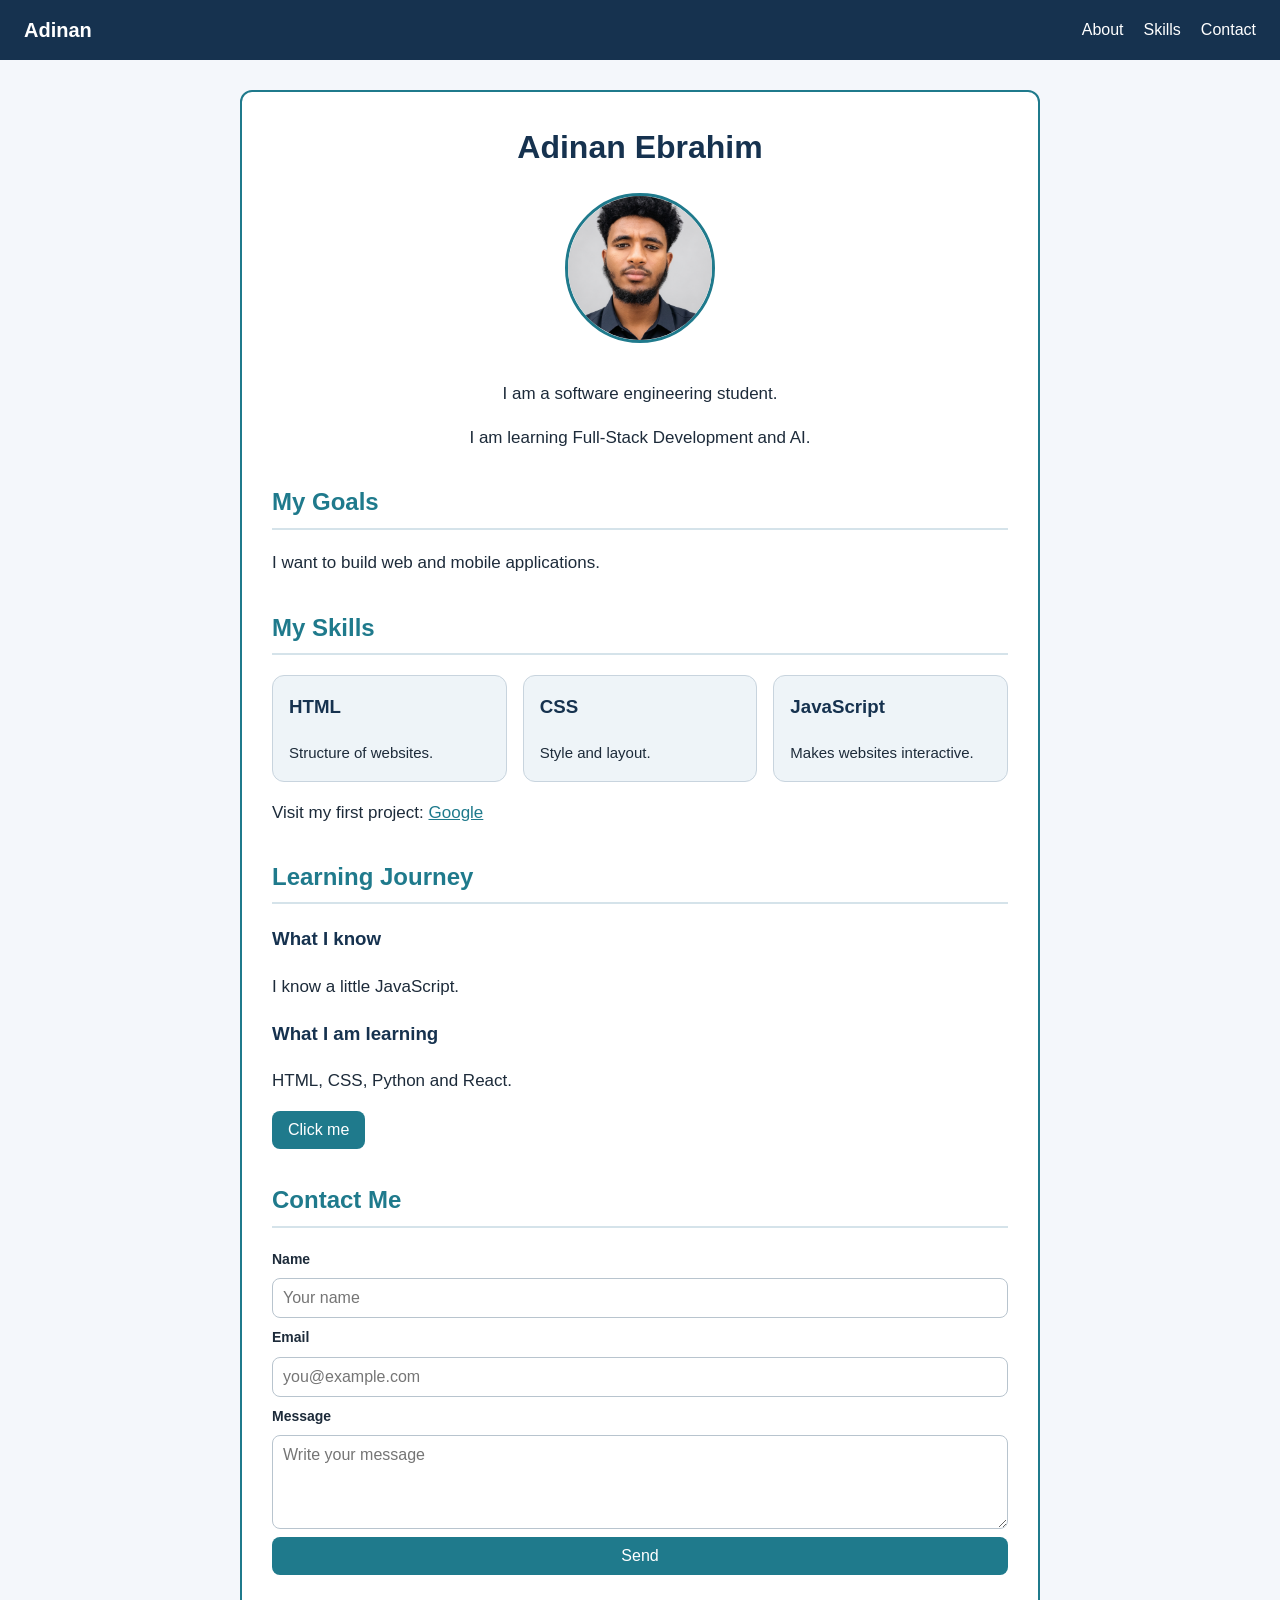
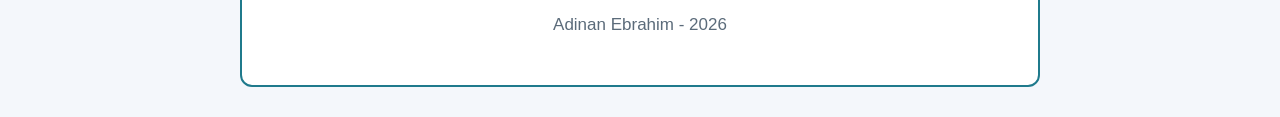
==== docs/index.html @ ec5cda90 "Move docs folder to repository root" ====
<!DOCTYPE html>
<html lang="en">
<head>
    <meta charset="UTF-8">
    <meta name="viewport" content="width=device-width, initial-scale=1.0">
    <title>My Profile</title>
    <link rel="stylesheet" href="style.css">
</head>
<body>
    <nav class="navbar">
        <span class="logo">Adinan</span>
        <ul class="nav-links">
            <li><a href="#about">About</a></li>
            <li><a href="#skills">Skills</a></li>
            <li><a href="#contact">Contact</a></li>
        </ul>
    </nav>

    <div class="container">
        <header>
            <h1>Adinan Ebrahim</h1>
            <img src="profile.jpg" alt="Photo of Adinan">
            <p>I am a software engineering student.</p>
            <p>I am learning Full-Stack Development and AI.</p>
        </header>

        <main>
            <section id="about">
                <h2>My Goals</h2>
                <p>I want to build web and mobile applications.</p>
            </section>

            <section id="skills">
                <h2>My Skills</h2>
                <div class="cards">
                    <div class="card">
                        <h3>HTML</h3>
                        <p>Structure of websites.</p>
                    </div>
                    <div class="card">
                        <h3>CSS</h3>
                        <p>Style and layout.</p>
                    </div>
                    <div class="card">
                        <h3>JavaScript</h3>
                        <p>Makes websites interactive.</p>
                    </div>
                </div>
                <p>Visit my first project: <a href="https://www.google.com">Google</a></p>
            </section>

            <section>
                <h2>Learning Journey</h2>
                <h3>What I know</h3>
                <p>I know a little JavaScript.</p>
                <h3>What I am learning</h3>
                <p>HTML, CSS, Python and React.</p>
                <button id="greetBtn">Click me</button>
                <p id="message"></p>
            </section>

            <section id="contact">
                <h2>Contact Me</h2>
                <form id="contactForm">
                    <label for="name">Name</label>
                    <input type="text" id="name" placeholder="Your name">

                    <label for="email">Email</label>
                    <input type="email" id="email" placeholder="you@example.com">

                    <label for="msg">Message</label>
                    <textarea id="msg" rows="4" placeholder="Write your message"></textarea>

                    <button type="submit">Send</button>
                </form>
                <p id="formResult"></p>
            </section>
        </main>

        <footer>
            <p>Adinan Ebrahim - 2026</p>
        </footer>
    </div>

    <script src="script.js"></script>
</body>
</html>
---- docs/style.css ----
/* ===== Base ===== */
* {
    box-sizing: border-box;
}

body {
    font-family: Arial, Helvetica, sans-serif;
    margin: 0;
    background-color: #f4f7fb;
    color: #1d2b3a;
    line-height: 1.6;
}

h1 {
    color: #16324f;
    margin: 0 0 12px;
}

h2 {
    color: #1f7a8c;
    border-bottom: 2px solid #d5e3ea;
    padding-bottom: 6px;
    margin-top: 0;
}

h3 {
    color: #16324f;
}

p {
    font-size: 17px;
}

a {
    color: #1f7a8c;
}

/* ===== Navbar ===== */
.navbar {
    position: sticky;
    top: 0;
    z-index: 10;
    display: flex;
    justify-content: space-between;
    align-items: center;
    padding: 14px 24px;
    background-color: #16324f;
}

.logo {
    color: white;
    font-weight: bold;
    font-size: 20px;
}

.nav-links {
    display: flex;
    gap: 20px;
    list-style: none;
    margin: 0;
    padding: 0;
}

.nav-links a {
    color: white;
    text-decoration: none;
}

.nav-links a:hover {
    color: #7fd1e0;
}

/* ===== Layout ===== */
.container {
    max-width: 800px;
    margin: 30px auto;
    padding: 30px;
    background-color: white;
    border: 2px solid #1f7a8c;
    border-radius: 12px;
}

section {
    margin-top: 32px;
}

/* ===== Header ===== */
header {
    text-align: center;
}

header img {
    width: 150px;
    height: 150px;
    border-radius: 50%;
    object-fit: cover;
    border: 3px solid #1f7a8c;
    margin: 8px 0 12px;
}

/* ===== Skill cards ===== */
.cards {
    display: flex;
    gap: 16px;
    margin: 14px 0;
}

.card {
    flex: 1;
    padding: 16px;
    background-color: #eef4f8;
    border: 1px solid #c8d4de;
    border-radius: 12px;
    transition: transform 0.2s, border-color 0.2s;
}

.card h3 {
    margin-top: 0;
}

.card p {
    margin-bottom: 0;
    font-size: 15px;
}

.card:hover {
    border-color: #1f7a8c;
    transform: translateY(-4px);
}

/* ===== Form ===== */
form {
    display: flex;
    flex-direction: column;
    gap: 8px;
}

label {
    font-weight: bold;
    font-size: 14px;
}

input,
textarea {
    padding: 10px;
    border: 1px solid #b8c4ce;
    border-radius: 8px;
    font-size: 16px;
    font-family: inherit;
}

input:focus,
textarea:focus {
    outline: 2px solid #1f7a8c;
    border-color: #1f7a8c;
}

button {
    padding: 10px 16px;
    background-color: #1f7a8c;
    color: white;
    border: none;
    border-radius: 8px;
    font-size: 16px;
    cursor: pointer;
}

button:hover {
    background-color: #16606e;
}

#message,
#formResult {
    color: #16606e;
    font-weight: bold;
}

/* ===== Footer ===== */
footer {
    margin-top: 36px;
    text-align: center;
    color: #5b6b7a;
}

/* ===== Mobile ===== */
@media (max-width: 600px) {
    .cards {
        flex-direction: column;
    }

    .container {
        margin: 16px;
        padding: 20px;
    }
}
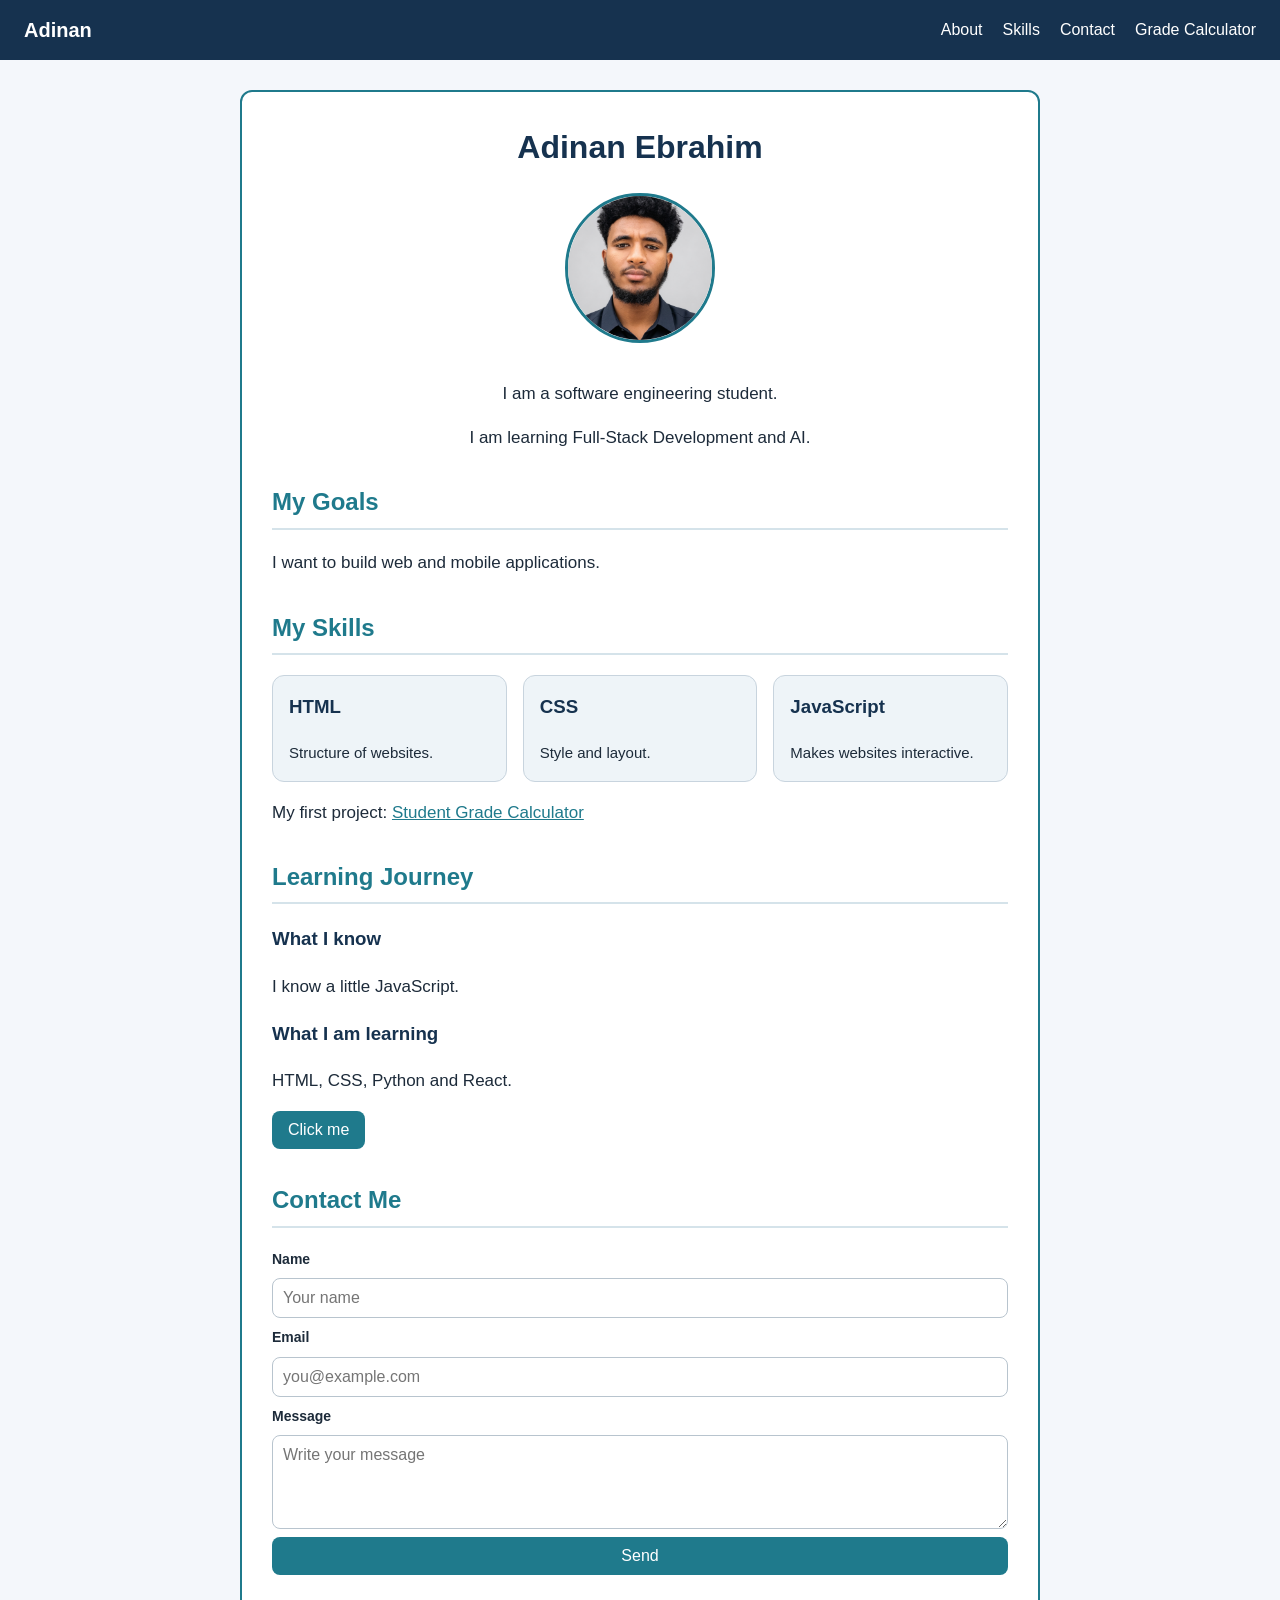
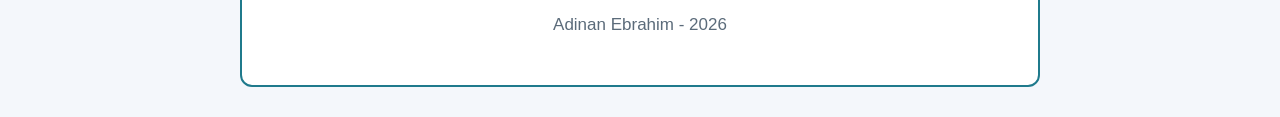
==== commit 579692ff: "Day 7: publish grade calculator" ====
--- a/docs/index.html
+++ b/docs/index.html
@@ -13,6 +13,7 @@
             <li><a href="#about">About</a></li>
             <li><a href="#skills">Skills</a></li>
             <li><a href="#contact">Contact</a></li>
+            <li><a href="grade-calculator/index.html">Grade Calculator</a></li>
         </ul>
     </nav>
 
@@ -46,7 +47,7 @@
                         <p>Makes websites interactive.</p>
                     </div>
                 </div>
-                <p>Visit my first project: <a href="https://www.google.com">Google</a></p>
+                <p>My first project: <a href="grade-calculator/index.html">Student Grade Calculator</a></p>
             </section>
 
             <section>
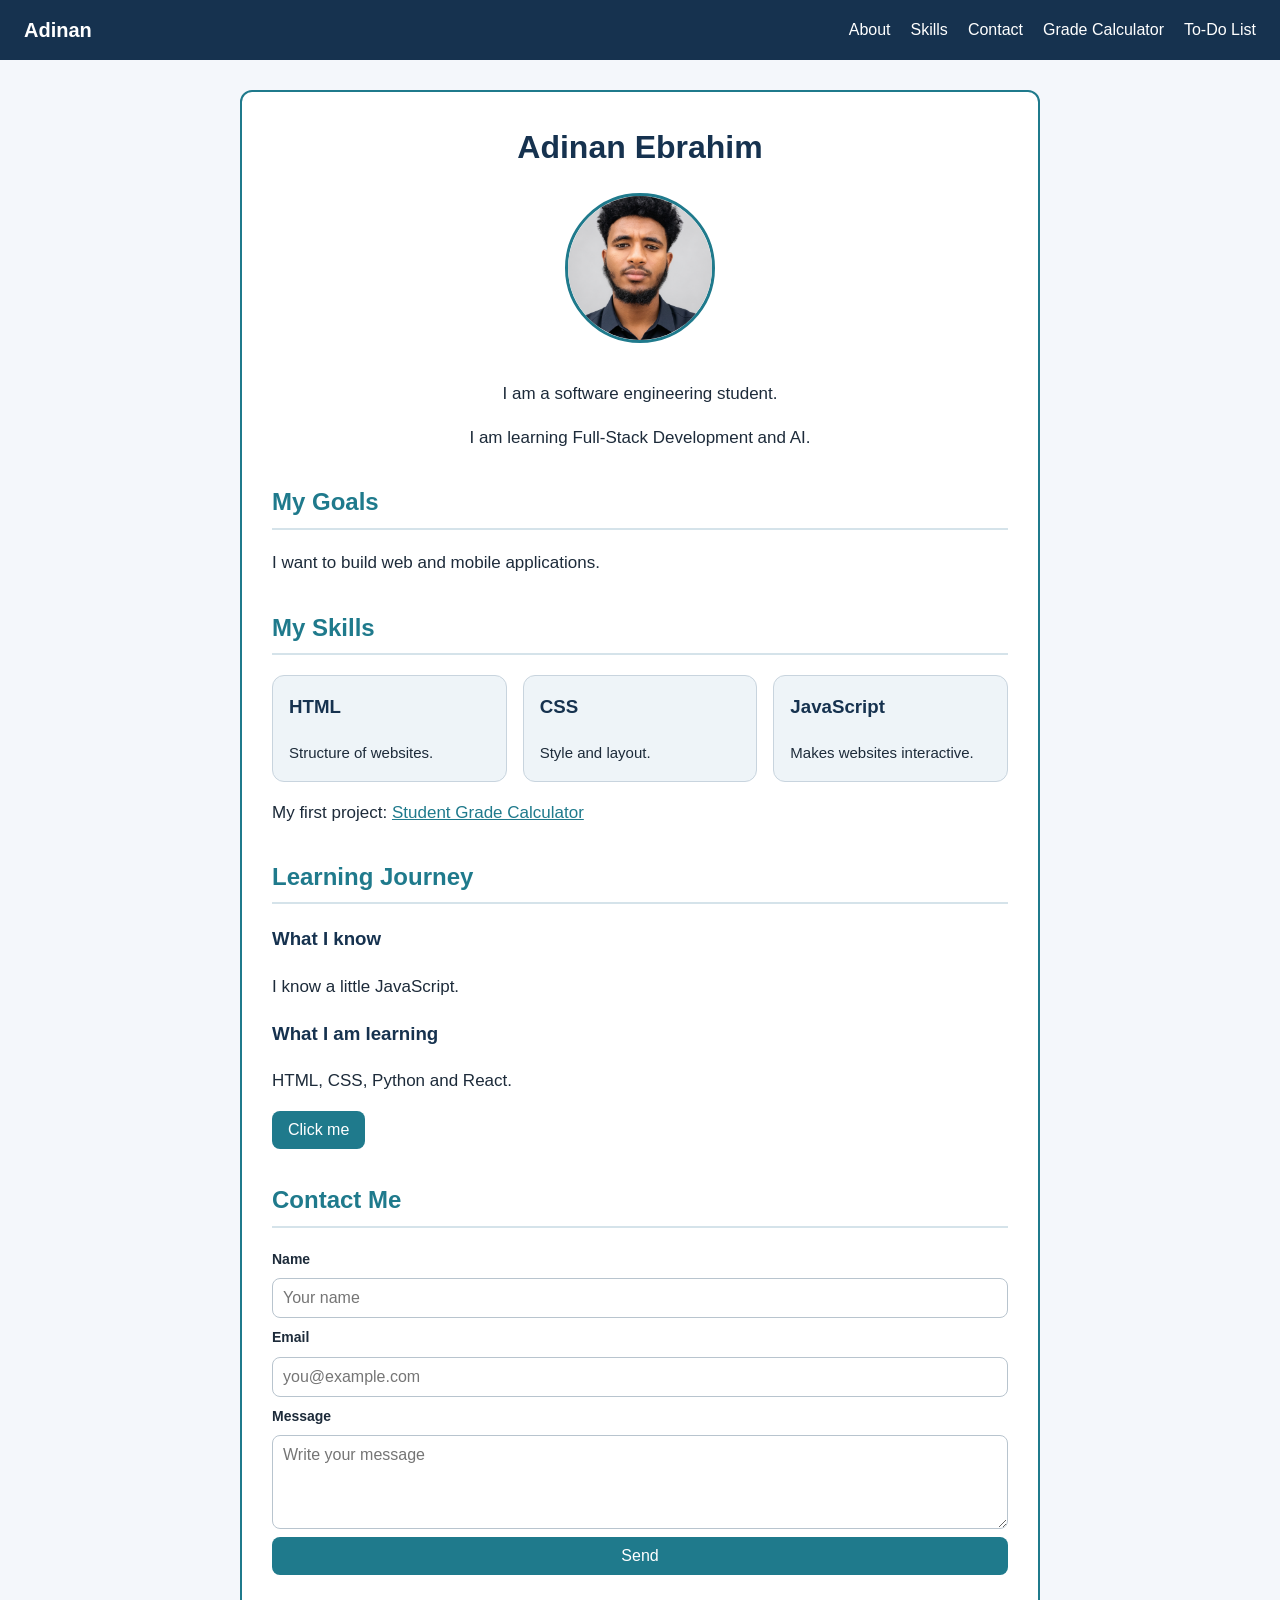
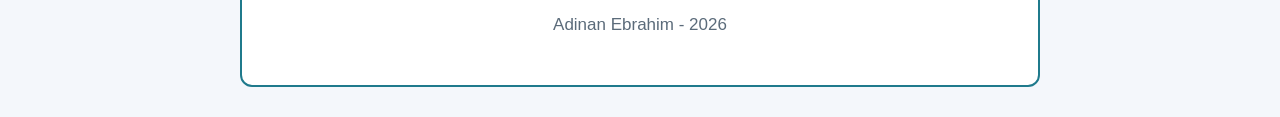
==== commit 78f75fe0: "feat: publish todo app to GitHub Pages" ====
--- a/docs/index.html
+++ b/docs/index.html
@@ -14,6 +14,7 @@
             <li><a href="#skills">Skills</a></li>
             <li><a href="#contact">Contact</a></li>
             <li><a href="grade-calculator/index.html">Grade Calculator</a></li>
+            <li><a href="todo-app/index.html">To-Do List</a></li>
         </ul>
     </nav>
 
